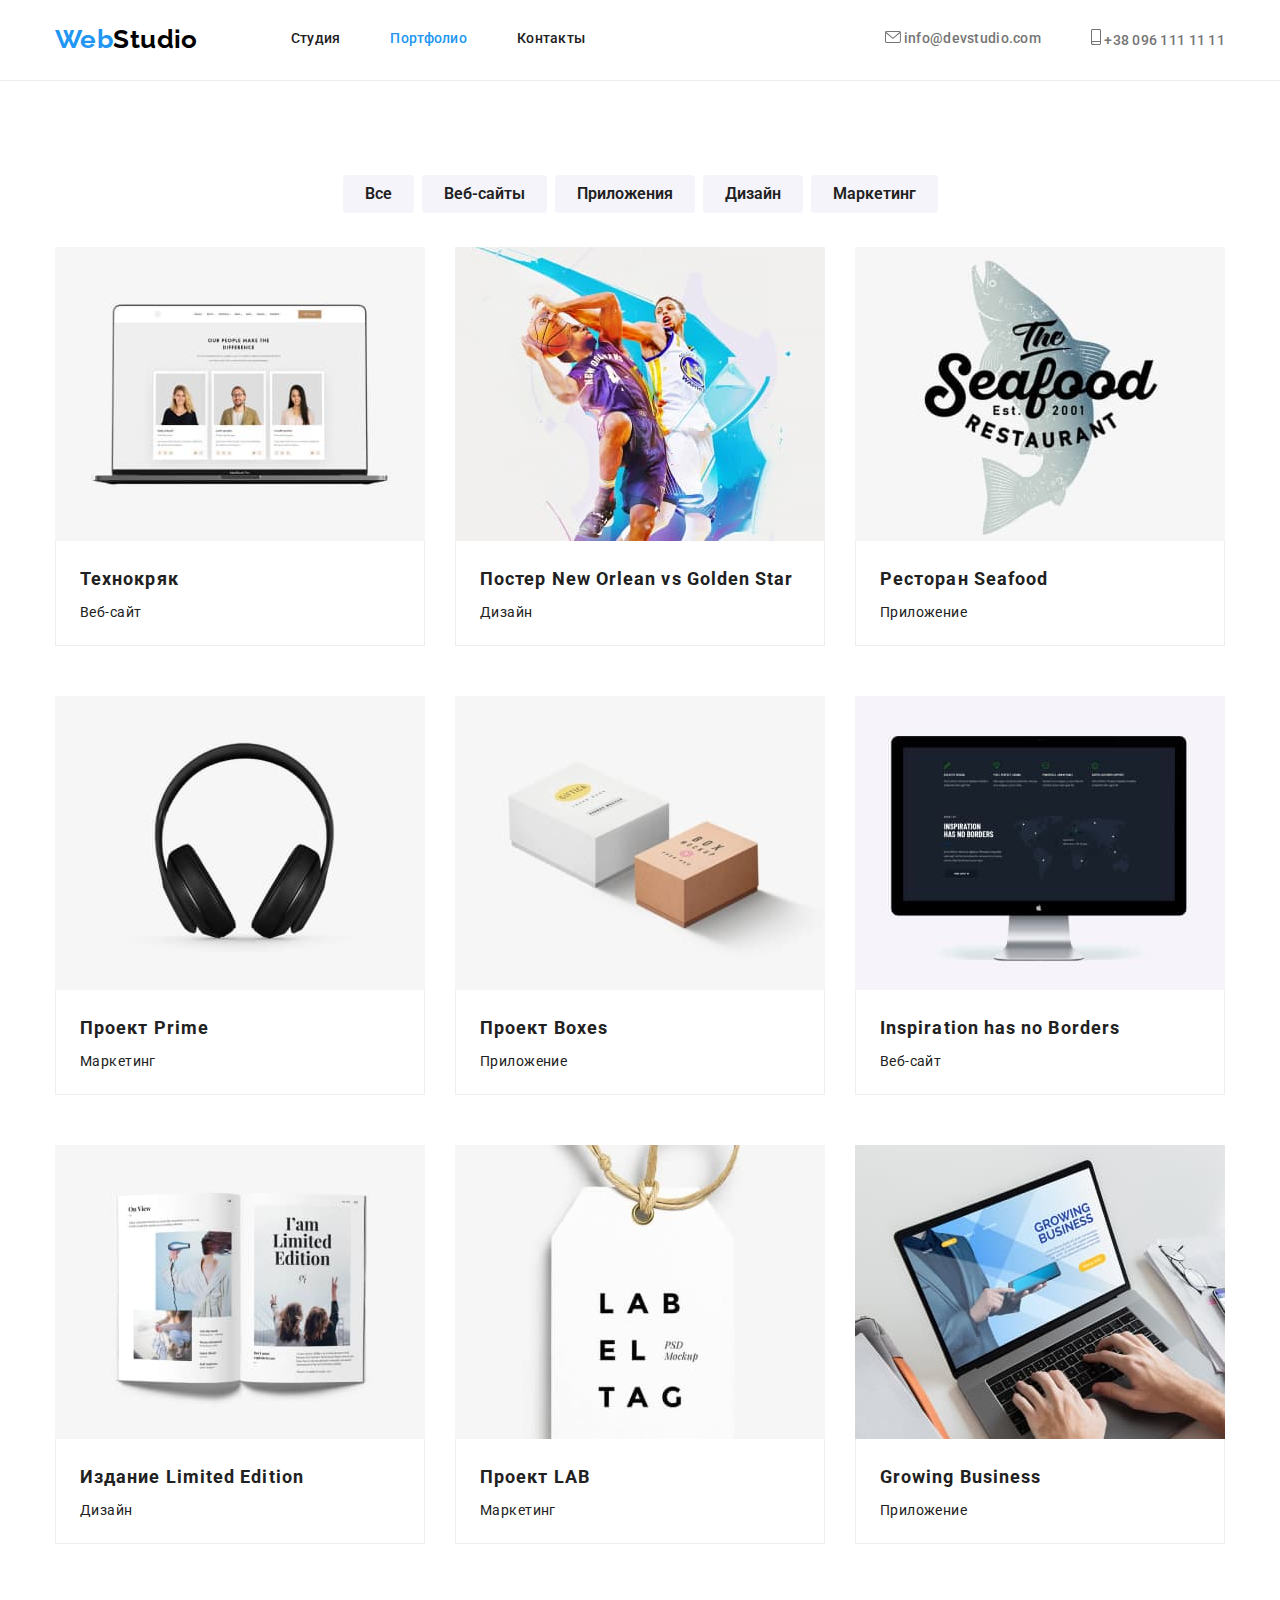
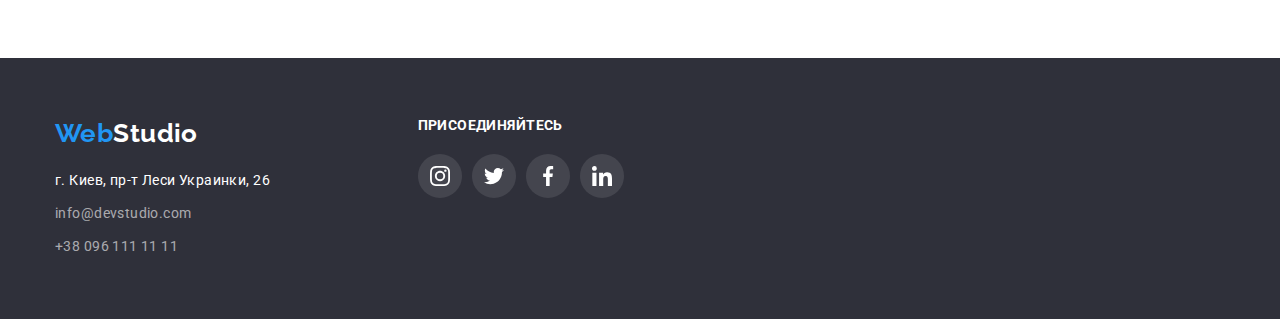
==== portfolio.html @ db69527f "Добавляет  иконки" ====
<!DOCTYPE html>
<html lang="en">
  <head>
    <meta charset="UTF-8" />
    <meta http-equiv="X-UA-Compatible" content="IE=edge" />
    <meta name="viewport" content="width=device-width, initial-scale=1.0" />
    <title>Document</title>
    <link rel="preconnect" href="https://fonts.gstatic.com" />
    <link
      href="https://fonts.googleapis.com/css2?family=Raleway:wght@700&family=Roboto:wght@400;500;700;900&display=swap"
      rel="stylesheet"
    />
    <link
      rel="stylesheet"
      href="https://cdnjs.cloudflare.com/ajax/libs/modern-normalize/1.0.0/modern-normalize.min.css"
    />
    <link rel="stylesheet" href="./css/styles.css" />
  </head>

  <body>
    <!--Шапка -->
    <header class="header">
      <div class="container main-nav">
        <a href="./index.html" class="logo">
          <span class="first-acent">Web</span>Studio</a
        >
        <nav class="nav">
          <ul class="site-nav list">
            <li class="site-nav-item">
              <a href="./index.html" class="link">Студия</a>
            </li>
            <li class="site-nav-item">
              <a href="./portfolio.html" class="link current">Портфолио</a>
            </li>
            <li class="site-nav-item"><a href="" class="link">Контакты</a></li>
          </ul>
        </nav>
        <ul class="contacts list">
          <li class="contacts-item">
            <a href="mailto:info@devstudio.com" class="link">
              <svg class="contacts-icon" width="16" height="12">
                <use href="./images/icon/sprite.svg#envelope"></use>
              </svg>
              info@devstudio.com</a
            >
          </li>
          <li class="contacts-item">
            <a href="tel:+380961111111" class="link">
              <svg class="contacts-icon" width="10" height="16">
                <use href="./images/icon/sprite.svg#smartphone"></use>
              </svg>
              +38 096 111 11 11
            </a>
          </li>
        </ul>
      </div>
    </header>
    <main>
      <section class="section">
        <div class="container">
          <h1 class="visually-hidden">Портофолио</h1>
          <ul class="list filter-list">
            <li class="filter-item">
              <button type="button" class="button-filter">Все</button>
            </li>
            <li class="filter-item">
              <button type="button" class="button-filter">Веб-сайты</button>
            </li>
            <li class="filter-item">
              <button type="button" class="button-filter">Приложения</button>
            </li>
            <li class="filter-item">
              <button type="button" class="button-filter">Дизайн</button>
            </li>
            <li class="filter-item">
              <button type="button" class="button-filter">Маркетинг</button>
            </li>
          </ul>
          <ul class="list flex-list">
            <li class="portfolio-item item">
              <a href="" class="portfolio-link">
                <div class="portfolio-card">
                  <img
                    src="./images/portfolio/img1.jpeg"
                    alt="Сайт Технокнряк"
                    width="370"
                    height="294"
                  />
                </div>
                <div class="projects">
                  <h3 class="client-title">Технокряк</h3>
                  <p class="filter-name">Веб-сайт</p>
                </div>
              </a>
            </li>
            <li class="portfolio-item item">
              <a href="" class="portfolio-link">
                <div class="portfolio-card">
                  <img
                    src="./images/portfolio/img2.jpeg"
                    alt="Постер  Нью-Орлеан"
                    width="370"
                    height="294"
                  />
                </div>
                <div class="projects">
                  <h3 class="client-title">Постер New Orlean vs Golden Star</h3>
                  <p class="filter-name">Дизайн</p>
                </div>
              </a>
            </li>
            <li class="portfolio-item item">
              <a href="" class="portfolio-link">
                <div class="portfolio-card">
                  <img
                    src="./images/portfolio/img3.jpeg"
                    alt="Лого  ресторана Сифуд"
                    width="370"
                    height="294"
                  />
                </div>
                <div class="projects">
                  <h3 class="client-title">Ресторан Seafood</h3>
                  <p class="filter-name">Приложение</p>
                </div>
              </a>
            </li>
            <li class="portfolio-item item">
              <a href="" class="portfolio-link">
                <div class="portfolio-card">
                  <img
                    src="./images/portfolio/img4.jpeg"
                    alt="Наушники"
                    width="370"
                    height="294"
                  />
                </div>
                <div class="projects">
                  <h3 class="client-title">Проект Prime</h3>
                  <p class="filter-name">Маркетинг</p>
                </div>
              </a>
            </li>
            <li class="portfolio-item item">
              <a href="" class="portfolio-link">
                <div class="portfolio-card">
                  <img
                    src="./images/portfolio/img5.jpeg"
                    alt="Коробочки"
                    width="370"
                    height="294"
                  />
                </div>
                <div class="projects">
                  <h3 class="client-title">Проект Boxes</h3>
                  <p class="filter-name">Приложение</p>
                </div>
              </a>
            </li>
            <li class="portfolio-item item">
              <a href="" class="portfolio-link">
                <div class="portfolio-card">
                  <img
                    src="./images/portfolio/img6.jpeg"
                    alt="Аймак"
                    width="370"
                    height="294"
                  />
                </div>
                <div class="projects">
                  <h3 class="client-title">Inspiration has no Borders</h3>
                  <p class="filter-name">Веб-сайт</p>
                </div>
              </a>
            </li>
            <li class="portfolio-item item">
              <a href="" class="portfolio-link">
                <div class="portfolio-card">
                  <img
                    src="./images/portfolio/img7.jpeg"
                    alt="Журнал Лимитед Едишн"
                    width="370"
                    height="294"
                  />
                </div>
                <div class="projects">
                  <h3 class="client-title">Издание Limited Edition</h3>
                  <p class="filter-name">Дизайн</p>
                </div>
              </a>
            </li>
            <li class="portfolio-item item">
              <a href="" class="portfolio-link">
                <div class="portfolio-card">
                  <img
                    src="./images/portfolio/img8.jpeg"
                    alt="Лейбл  Тег"
                    width="370"
                    height="294"
                  />
                </div>
                <div class="projects">
                  <h3 class="client-title">Проект LAB</h3>
                  <p class="filter-name">Маркетинг</p>
                </div>
              </a>
            </li>
            <li class="portfolio-item item">
              <a href="" class="portfolio-link">
                <div class="portfolio-card">
                  <img
                    src="./images/portfolio/img9.jpeg"
                    alt="Ноутбук"
                    width="370"
                    height="294"
                  />
                </div>
                <div class="projects">
                  <h3 class="client-title">Growing Business</h3>
                  <p class="filter-name">Приложение</p>
                </div>
              </a>
            </li>
          </ul>
        </div>
      </section>
    </main>
    <!--Футер-->
    <footer class="page-footer">
      <div class="container footer-box">
        <div class="address-section">
          <a href="./index.html" class="logo footer-logo">
            <span class="first-acent">Web</span
            ><span class="second-acent">Studio</span></a
          >
          <address class="address">
            <p class="map-place">г. Киев, пр-т Леси Украинки, 26</p>
            <ul class="list">
              <li class="address-item">
                <a href="mailto:info@devstudio.com" class="link"
                  >info@devstudio.com</a
                >
              </li>
              <li class="address-item">
                <a href="tel:+380961111111" class="link">+38 096 111 11 11</a>
              </li>
            </ul>
          </address>
        </div>

        <section class="join-section">
          <p class="join-text">присоединяйтесь</p>
          <ul class="list social-list">
            <li class="social-item">
              <a
                href=""
                class="social-icon-link join-link"
                target="_blank"
                rel="noopener noreferrer"
                ><svg class="social-svg-icon">
                  <use href="./images/icon/sprite.svg#instagram"></use>
                </svg>
              </a>
            </li>
            <li class="social-item">
              <a
                href=""
                class="social-icon-link join-link"
                target="_blank"
                rel="noopener noreferrer"
                ><svg class="social-svg-icon">
                  <use href="./images/icon/sprite.svg#twitter"></use>
                </svg>
              </a>
            </li>
            <li class="social-item">
              <a
                href=""
                class="social-icon-link join-link"
                target="_blank"
                rel="noopener noreferrer"
                ><svg class="social-svg-icon">
                  <use href="./images/icon/sprite.svg#facebook"></use>
                </svg>
              </a>
            </li>
            <li class="social-item">
              <a
                href=""
                class="social-icon-link join-link"
                target="_blank"
                rel="noopener noreferrer"
                ><svg class="social-svg-icon">
                  <use href="./images/icon/sprite.svg#linkedin"></use>
                </svg>
              </a>
            </li>
          </ul>
        </section>
      </div>
    </footer>
  </body>
</html>
---- css/styles.css ----
:root {
  --primary-text-color: #757575;
  --first-accent-color: #2196f3;
  --title-color: #212121;
  --second-accent-color: #ffffff;
  --logo-color: #000;

  --hero-footer-color: #2f303a;
  --footer-contacts-color: rgba(255, 255, 255, 0.6);
  --team-bcg-color: #f5f4fa;
  --header-border-color: #ececec;
  --list-border-color: #eeeeee;
  --icon-cl: #afb1b8;
  --join-link-cl: rgba(255, 255, 255, 0.1);

  --main-font: "Roboto", sans-serif;
  --logo-font: "Raleway", sans-serif;
}

html {
  box-sizing: border-box;
}
*,
*::after,
*::before {
  box-sizing: inherit;
}

body {
  font-family: var(--main-font);
  font-size: 14px;
  line-height: 1.71;
  letter-spacing: 0.03em;
  color: var(--primary-text-color);
  background-color: var(--second-accent-color);
}
h1,
h2,
h3,
p {
  margin-top: 0;
  margin-bottom: 0;
}
img {
  display: block;
  max-width: 100%;
}

.visually-hidden {
  position: absolute !important;
  clip: rect(1px 1px 1px 1px);
  clip: rect(1px, 1px, 1px, 1px);
  padding: 0 !important;
  border: 0 !important;
  height: 1px !important;
  width: 1px !important;
  overflow: hidden;
}
.list {
  list-style: none;
  padding-left: 0;
  margin: 0;
}
.container {
  width: 1200px;
  margin: 0 auto;
  padding-left: 15px;
  padding-right: 15px;
}
.main-nav {
  display: flex;
  align-items: center;
  /* border-bottom: 1px solid var(--header-border-color); */
}
.header {
  padding-top: 24px;
  padding-bottom: 25px;
  border-bottom: 1px solid var(--header-border-color);
}

.logo {
  display: block;
  font-family: var(--logo-font);
  font-weight: 700;
  font-size: 26px;
  line-height: 1.19;
  color: var(--logo-color);
  text-decoration: none;
}

.first-acent {
  color: var(--first-accent-color);
}
.second-acent {
  color: var(--second-accent-color);
}
.link,
.portfolio-link {
  color: var(--title-color);
  text-decoration: none;
}
.link:hover,
.link:focus {
  color: var(--first-accent-color);
}
.current {
  color: var(--first-accent-color);
}
.contacts .link {
  color: var(--primary-text-color);
}
.contacts .link:hover,
.contacts .link:focus {
  color: var(--first-accent-color);
}

.site-nav,
.contacts,
.footer-box,
.clients-list {
  display: flex;
}
.site-nav-item:not(:last-child),
.contacts-item:not(:last-child) {
  margin-right: 50px;
}

.nav {
  margin-left: 93px;
}
.contacts {
  align-items: center;
  margin-left: auto;
}
.site-nav .link,
.contacts .link {
  display: block;

  font-weight: 500;
  line-height: 1.14;
  letter-spacing: 0.02em;
}
.contacts-icon {
  fill: currentColor;
}

.button {
  padding: 10px 32px;

  color: var(--second-accent-color);
  font-weight: 700;
  font-size: 16px;
  line-height: 1.88;
  letter-spacing: 0.06em;
  background-color: var(--first-accent-color);

  cursor: pointer;
}
.button:hover,
.button:focus {
  background-color: var(--primary-text-color);
}
.button-filter {
  padding: 6px 22px;

  color: var(--title-color);
  font-weight: 600;
  font-size: 16px;
  line-height: 1.63;
  text-align: center;
  background-color: var(--team-bcg-color);
  cursor: pointer;
}
.button-filter:hover,
.button-filter:focus,
.button-filter:active {
  background-color: var(--first-accent-color);
  color: var(--second-accent-color);
  box-shadow: 0px 3px 1px rgba(0, 0, 0, 0.1), 0px 1px 2px rgba(0, 0, 0, 0.08),
    0px 2px 2px rgba(0, 0, 0, 0.12);
}
.button,
.button-filter {
  border-radius: 4px;
  border: none;
}
/* hero    */
.hero,
.page-footer {
  background-color: var(--hero-footer-color);
}
.hero {
  height: 696px;
  width: 1600px;
  padding-top: 200px;
  padding-bottom: 200px;

  text-align: center;
  background-image: linear-gradient(
      rgba(47, 48, 58, 0.4),
      rgba(47, 48, 58, 0.4)
    ),
    url("../images/background.jpeg");
}
.hero-title {
  width: calc(100% / 12 * 8);
  margin-bottom: 30px;
  margin-right: auto;
  margin-left: auto;

  color: var(--second-accent-color);
  font-weight: 900;
  font-size: 44px;
  line-height: 1.36;
  letter-spacing: 0.06em;
}
.hero-title,
.feature-title {
  text-transform: uppercase;
}
.section {
  padding-top: 94px;
  padding-bottom: 94px;
}
.flex-list {
  display: flex;
  flex-wrap: wrap;
  margin-left: -30px;
  margin-top: -30px;
}
.works {
  padding-top: 0;
}
.section-title {
  margin-bottom: 50px;
  color: var(--title-color);
  font-weight: 700;
  font-size: 36px;
  line-height: 1.17;
  text-align: center;
}
.feature-title {
  margin-bottom: 10px;
  color: var(--title-color);
  font-size: 14px;
  font-weight: 700;
  line-height: 1.14;
  text-align: left;
}
.item {
  margin-top: 30px;
  margin-left: 30px;
}
.feature-item {
  flex-basis: calc((100% - 4 * 30px) / 4);
}
.feature-icon {
  width: 270px;
  height: 120px;
  margin-bottom: 30px;
}
.works-item {
  flex-basis: calc((100% - 3 * 30px) / 3);
}
.team {
  background-color: var(--team-bcg-color);
}

.team-item {
  flex-basis: calc((100% - 4 * 30px) / 4);
  padding-bottom: 30px;
  background-color: var(--second-accent-color);
  box-shadow: 0px 4px 4px rgba(0, 0, 0, 0.25);
  text-align: center;
}

.team-title {
  margin-bottom: 10px;
  font-size: 16px;
  color: var(--title-color);
  font-weight: 500;
  line-height: 1.19;
}
.team-img {
  margin-bottom: 30px;
}
.social-list {
  display: inline-flex;
}

.social-svg-icon {
  width: 20px;
  height: 20px;
  fill: var(--icon-cl);
}
.social-item:not(:last-child) {
  margin-right: 10px;
}

.social-icon-link {
  display: flex;
  align-items: center;
  justify-content: center;
  width: 44px;
  height: 44px;
  border-radius: 50%;
  background-color: var(--second-accent-color);
  color: var(--second-accent-color);
}
.social-icon-link:hover .social-svg-icon,
.social-icon-link:focus .social-svg-icon {
  fill: currentColor;
}

.social-icon-link:hover {
  background-color: var(--first-accent-color);
}

.position {
  font-size: 16px;
  line-height: 1.19;
  color: var(--primary-text-color);
  margin-bottom: 16px;
}

.client-title {
  margin-bottom: 4px;

  color: var(--title-color);
  font-weight: 700;
  font-size: 18px;
  line-height: 2;
  letter-spacing: 0.06em;
}
.clients-list {
  justify-content: space-between;
}

.clients-link-icon {
  display: flex;
  justify-content: center;
  align-items: center;
  width: 170px;
  height: 92px;
  border: 1px solid var(--icon-cl);
  border-radius: 4px;
}
.clients-link-icon:hover .clients-icon,
.clients-link-icon:focus .clients-icon {
  fill: var(--first-accent-color);
  /* fill: currentColor; */
}
.clients-link-icon:hover {
  border-color: var(--first-accent-color);
}
.clients-item {
  display: flex;
}
.clients-icon {
  width: 106px;
  height: 60px;
  fill: var(--icon-cl);
}
.filter-list {
  display: flex;
  margin-bottom: 34px;
  justify-content: center;
}
.filter-item:not(:last-child) {
  margin-right: 8px;
}
.filter-item {
  font-size: 16px;
  line-height: 1.88;
}
.client-title,
.filter-name {
  text-align: left;
}
.projects {
  padding: 20px 24px;
  border: 1px solid var(--list-border-color);
  border-top: none;
}

.portfolio-link {
  display: block;
}

.portfolio-link:hover,
.portfolio-link:focus {
  box-shadow: 0px 1px 1px rgba(0, 0, 0, 0.12), 0px 4px 4px rgba(0, 0, 0, 0.06),
    1px 4px 6px rgba(0, 0, 0, 0.16);
}

.portfolio-item {
  margin-bottom: 20px;
  flex-basis: calc((100% - 3 * 30px) / 3);
}

.page-footer {
  padding-bottom: 60px;
  padding-top: 60px;
}
.address {
  font-style: normal;
}
.map-place {
  margin-bottom: 9px;
  color: var(--second-accent-color);
}
.address .link {
  color: var(--footer-contacts-color);
}
.address-item:not(:last-child) {
  margin-bottom: 9px;
}
.address .link:hover,
.address .link:focus {
  color: var(--first-accent-color);
}
.footer-logo {
  margin-bottom: 20px;
}

.address-section {
  width: calc(100% / 12 * 3);
  margin-right: 70px;
}
.join-text {
  margin-bottom: 20px;
  font-weight: 700;
  line-height: 1.14;
  text-transform: uppercase;

  color: var(--second-accent-color);
}
.join-link {
  background-color: var(--join-link-cl);
}
.join-link .social-svg-icon {
  fill: var(--second-accent-color);
}
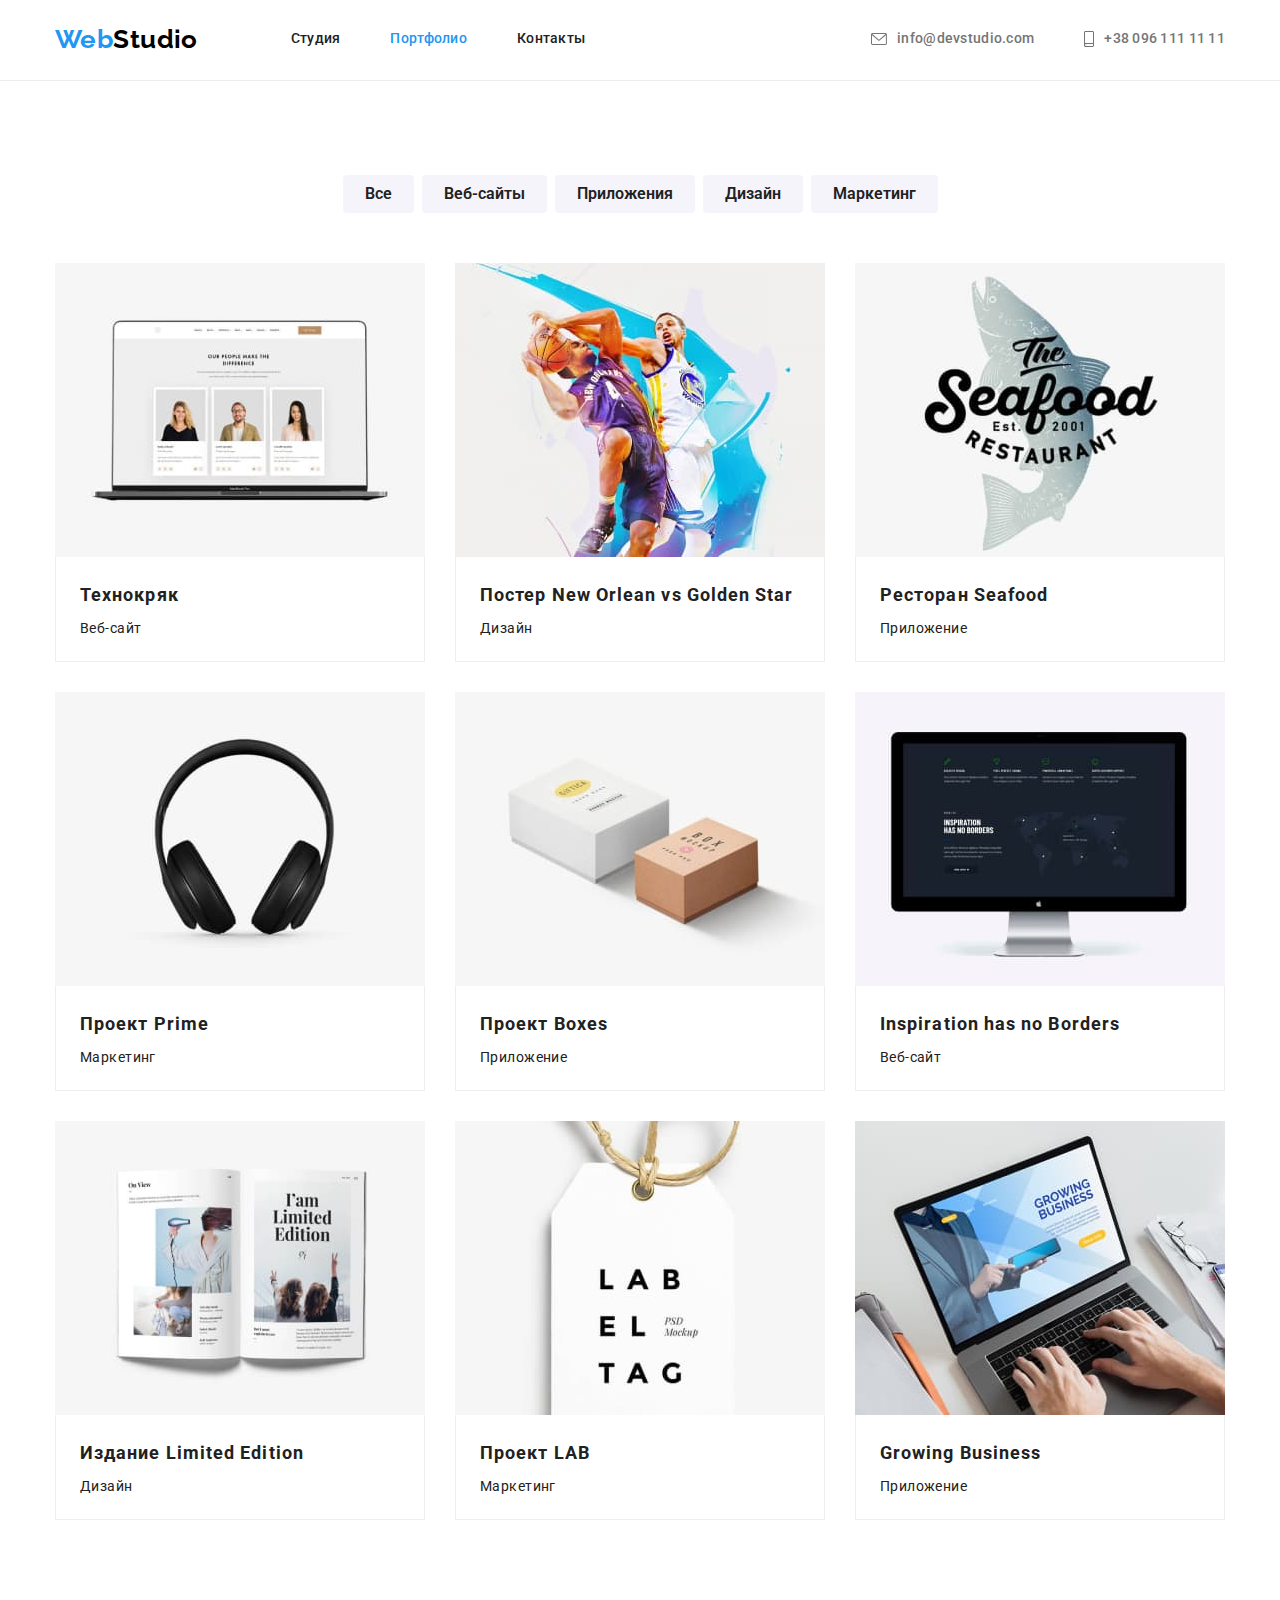
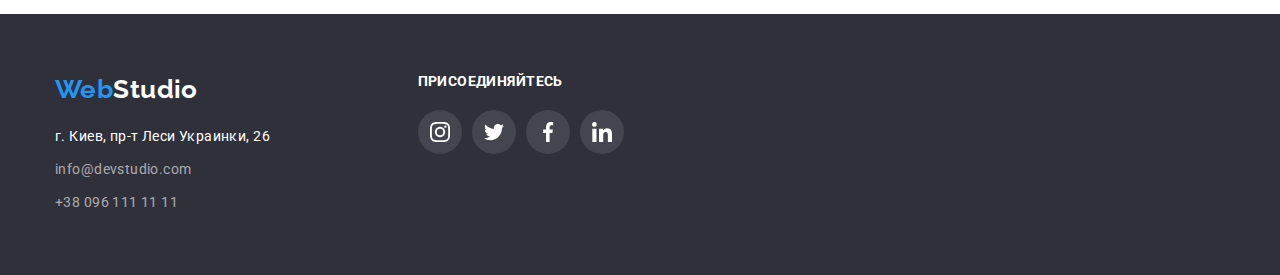
==== commit 5e6edd1c: "вносит  изменения  на Портфолио" ====
--- a/portfolio.html
+++ b/portfolio.html
@@ -37,15 +37,15 @@
         </nav>
         <ul class="contacts list">
           <li class="contacts-item">
-            <a href="mailto:info@devstudio.com" class="link">
+            <a href="mailto:info@devstudio.com" class="link contacts-link">
               <svg class="contacts-icon" width="16" height="12">
                 <use href="./images/icon/sprite.svg#envelope"></use>
               </svg>
-              info@devstudio.com</a
-            >
+              info@devstudio.com
+            </a>
           </li>
           <li class="contacts-item">
-            <a href="tel:+380961111111" class="link">
+            <a href="tel:+380961111111" class="link contacts-link">
               <svg class="contacts-icon" width="10" height="16">
                 <use href="./images/icon/sprite.svg#smartphone"></use>
               </svg>
--- a/css/styles.css
+++ b/css/styles.css
@@ -13,8 +13,8 @@
   --icon-cl: #afb1b8;
   --join-link-cl: rgba(255, 255, 255, 0.1);
 
-  --main-font: "Roboto", sans-serif;
-  --logo-font: "Raleway", sans-serif;
+  --main-font: 'Roboto', sans-serif;
+  --logo-font: 'Raleway', sans-serif;
 }
 
 html {
@@ -124,23 +124,36 @@
 .contacts-item:not(:last-child) {
   margin-right: 50px;
 }
-
+/* не  получается выровнять иконки  */
+
+.contacts-item {
+  display: flex;
+  align-items: center;
+}
 .nav {
   margin-left: 93px;
 }
 .contacts {
-  align-items: center;
   margin-left: auto;
 }
-.site-nav .link,
-.contacts .link {
+.site-nav .link {
   display: block;
 
   font-weight: 500;
   line-height: 1.14;
   letter-spacing: 0.02em;
 }
+.contacts-link {
+  display: flex;
+  align-items: center;
+
+  font-weight: 500;
+  line-height: 1.14;
+  letter-spacing: 0.02em;
+}
+
 .contacts-icon {
+  margin-right: 10px;
   fill: currentColor;
 }
 
@@ -190,8 +203,9 @@
   background-color: var(--hero-footer-color);
 }
 .hero {
-  height: 696px;
   width: 1600px;
+  margin-right: auto;
+  margin-left: auto;
   padding-top: 200px;
   padding-bottom: 200px;
 
@@ -200,10 +214,12 @@
       rgba(47, 48, 58, 0.4),
       rgba(47, 48, 58, 0.4)
     ),
-    url("../images/background.jpeg");
+    url('../images/background.jpeg');
+  background-repeat: no-repeat;
 }
 .hero-title {
   width: calc(100% / 12 * 8);
+  max-width: 696px;
   margin-bottom: 30px;
   margin-right: auto;
   margin-left: auto;
@@ -254,10 +270,20 @@
 .feature-item {
   flex-basis: calc((100% - 4 * 30px) / 4);
 }
-.feature-icon {
+.feature-thumb {
+  display: flex;
+  justify-content: center;
+  align-items: center;
+  margin-bottom: 30px;
   width: 270px;
   height: 120px;
-  margin-bottom: 30px;
+  background-color: var(--team-bcg-color);
+  border-radius: 4px;
+}
+.feature-icon {
+  width: 70px;
+  height: 70px;
+  /* margin-bottom: 30px; */
 }
 .works-item {
   flex-basis: calc((100% - 3 * 30px) / 3);
@@ -288,28 +314,32 @@
   display: inline-flex;
 }
 
+.social-item:not(:last-child) {
+  margin-right: 10px;
+}
+
+.social-item {
+  width: 44px;
+}
+
+.social-icon-link {
+  display: flex;
+  align-items: center;
+  justify-content: center;
+  width: 100%;
+  height: 44px;
+  border-radius: 50%;
+  background-color: var(--second-accent-color);
+  color: var(--second-accent-color);
+}
+.social-icon-link:hover .social-svg-icon,
+.social-icon-link:focus .social-svg-icon {
+  fill: currentColor;
+}
 .social-svg-icon {
   width: 20px;
   height: 20px;
   fill: var(--icon-cl);
-}
-.social-item:not(:last-child) {
-  margin-right: 10px;
-}
-
-.social-icon-link {
-  display: flex;
-  align-items: center;
-  justify-content: center;
-  width: 44px;
-  height: 44px;
-  border-radius: 50%;
-  background-color: var(--second-accent-color);
-  color: var(--second-accent-color);
-}
-.social-icon-link:hover .social-svg-icon,
-.social-icon-link:focus .social-svg-icon {
-  fill: currentColor;
 }
 
 .social-icon-link:hover {
@@ -335,12 +365,16 @@
 .clients-list {
   justify-content: space-between;
 }
+.clients-item {
+  display: flex;
+  width: 170px;
+}
 
 .clients-link-icon {
   display: flex;
   justify-content: center;
   align-items: center;
-  width: 170px;
+  width: 100%;
   height: 92px;
   border: 1px solid var(--icon-cl);
   border-radius: 4px;
@@ -353,9 +387,7 @@
 .clients-link-icon:hover {
   border-color: var(--first-accent-color);
 }
-.clients-item {
-  display: flex;
-}
+
 .clients-icon {
   width: 106px;
   height: 60px;
@@ -363,7 +395,7 @@
 }
 .filter-list {
   display: flex;
-  margin-bottom: 34px;
+  margin-bottom: 50px;
   justify-content: center;
 }
 .filter-item:not(:last-child) {
@@ -394,7 +426,6 @@
 }
 
 .portfolio-item {
-  margin-bottom: 20px;
   flex-basis: calc((100% - 3 * 30px) / 3);
 }
 
